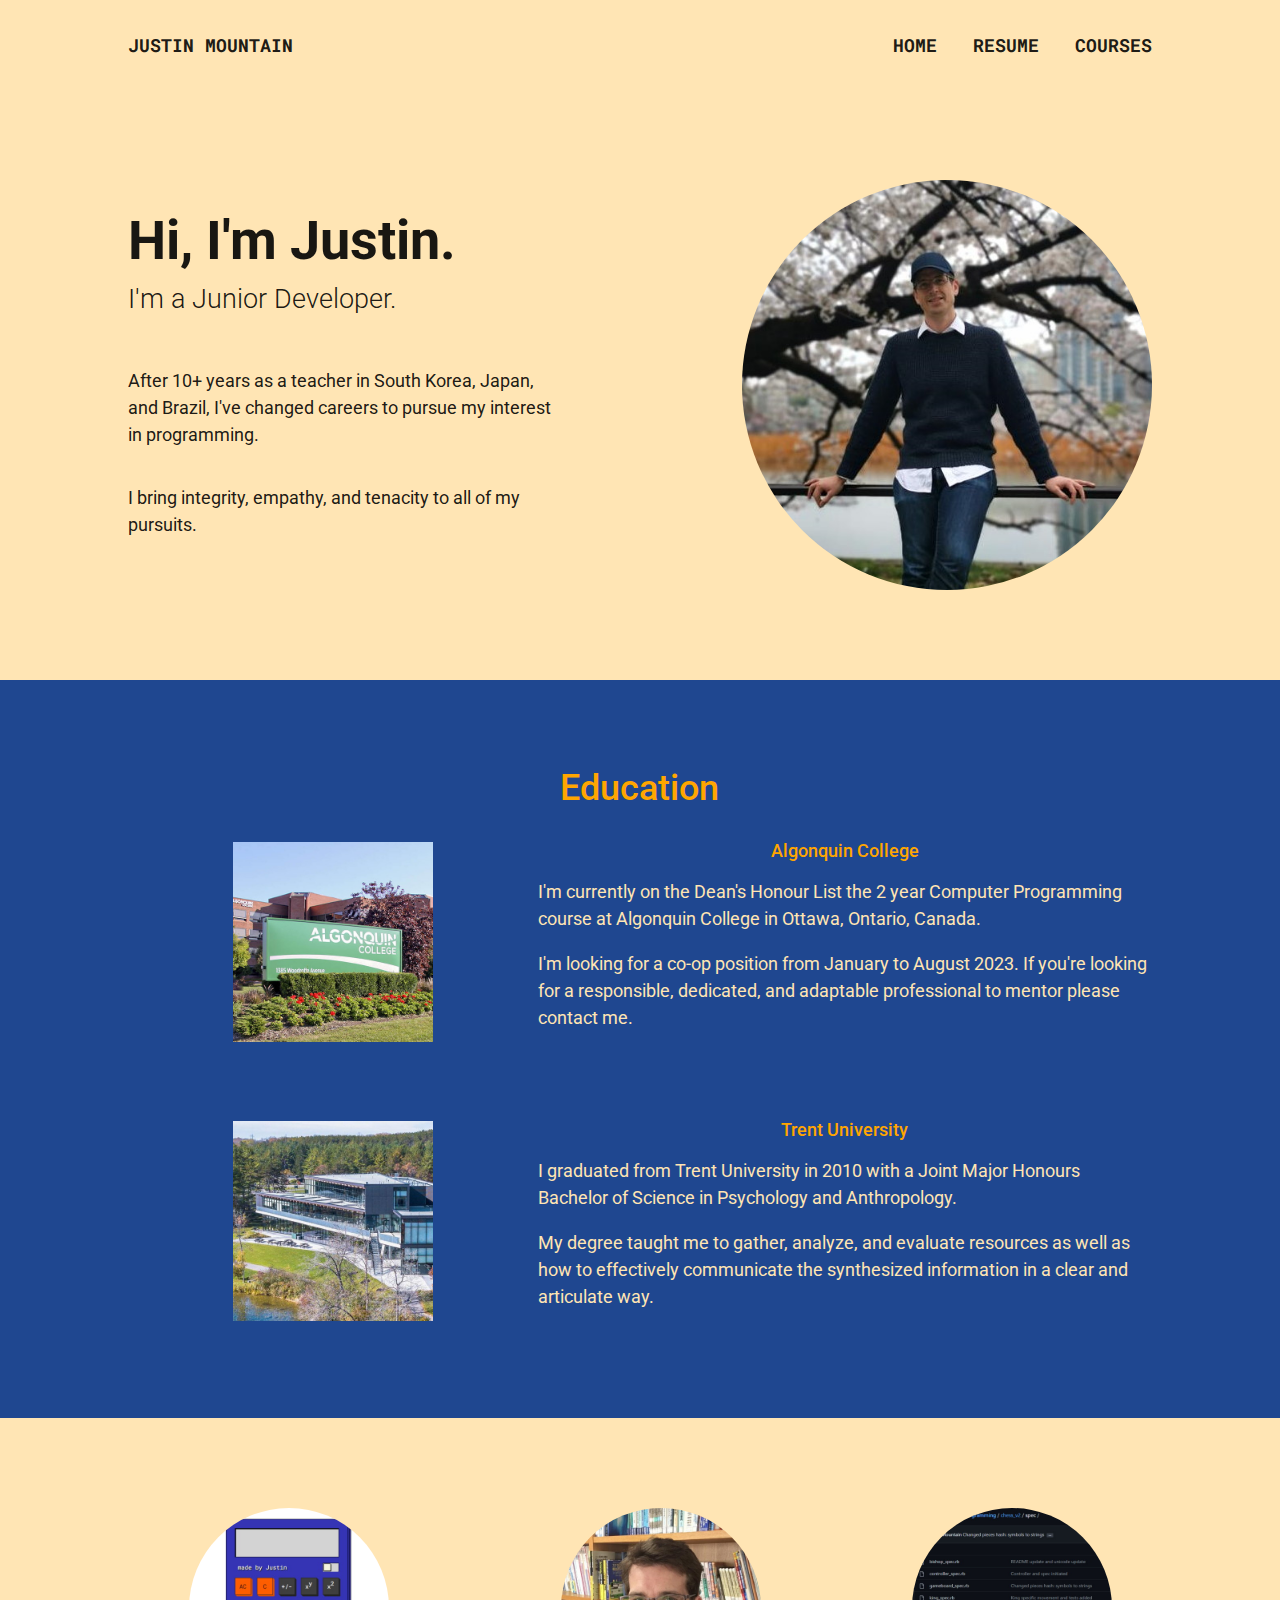
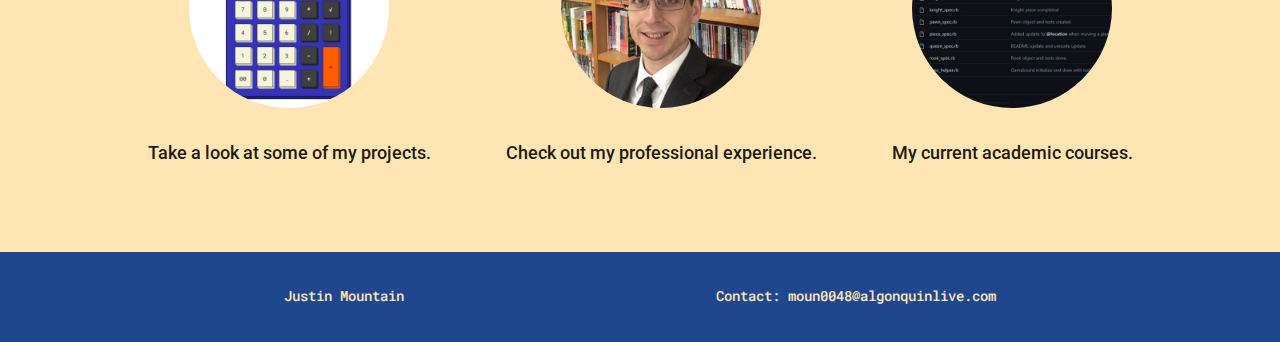
==== index.html @ 2779b528 "Imported first draft from web-dev assignment 1" ====
<!DOCTYPE html>
<html lang="en">

<head>
    <meta charset="UTF-8">
    <meta http-equiv="X-UA-Compatible" content="IE=edge">
    <meta name="viewport" content="width=device-width, initial-scale=1.0">
    <meta name="author" content="Justin Mountain">
    <meta name="email" content="moun0048@algonquinllive.com">
    <meta name="date" content="2022-06-12">

    <link rel="stylesheet" href="styles/reset.css" type="text/css">
    <link rel="stylesheet" href="styles/main.css" type="text/css">
    <link rel="stylesheet" href="styles/pages/index.css" type="text/css">

    <title>Justin Mountain</title>
</head>

<body>
    <header>
        <h1 id="ch-top">
            <a href="index.html">Justin Mountain</a>
        </h1>
        <nav class="main-nav">
            <ul>
                <li>
                    <a href="index.html">
                        Home
                    </a>
                </li>
                <li>
                    <a href="resume.html">
                        Resume
                    </a>
                </li>
                <li>
                    <a href="courses.html">
                        Courses
                    </a>
                </li>
            </ul>
        </nav>
    </header>

    <main>
        <section class="section-hero">
            <img src="images/main/me.jpg" alt="A photo of Justin under cherry blossoms in Tokyo" id="hero-image">
            <div id="hero-text">
                <h2 class="headline">
                    Hi, I'm Justin.
                </h2>
                <p class="byline">
                    I'm a Junior Developer.
                </p>
                <p class="intro">
                    After 10+ years as a teacher in South Korea, Japan, and Brazil, I've changed careers to pursue my
                    interest in programming.
                </p>
                <p class="intro">
                    I bring integrity, empathy, and tenacity to all of my pursuits.
                </p>
            </div>
        </section>

        <section class="section-education">
            <h2 class="h2-education">
                Education
            </h2>
            <div class="algonquin-image">
                <a href="https://www.algonquincollege.com/">
                    <img src="images/main/algonquin.jpg" alt="An image of Algonquin College in Ottawa"
                        class="education-image">
                    <!-- Image from algonquincollege.com -->
                </a>
            </div>

            <div class="algonquin-text">
                <a href="https://www.algonquincollege.com/">
                    <h3 class="h3-education">
                        Algonquin College
                    </h3>
                </a>
                <p class="p-education">
                    I'm currently on the Dean's Honour List the 2 year Computer Programming course at Algonquin
                    College
                    in Ottawa,
                    Ontario, Canada.
                </p>
                <p class="p-education">
                    I'm looking for a co-op position from January to August 2023. If you're looking for a
                    responsible,
                    dedicated, and adaptable professional to mentor please contact me.
                </p>
            </div>

            <div class="trent-image">
                <a href="https://www.trentu.ca/">
                    <img src="images/main/trent.jpg" alt="An image of Trent University's Bata Library"
                        class="education-image">
                </a>
            </div>

            <div class="trent-text">
                <a href="https://www.trentu.ca/">
                    <h3 class="h3-education">
                        Trent University
                    </h3>
                </a>
                <p class="p-education">
                    I graduated from Trent University in 2010 with a Joint Major Honours Bachelor of Science in
                    Psychology and Anthropology.
                </p>
                <p class="p-education">
                    My degree taught me to gather, analyze, and evaluate resources as
                    well as how to effectively communicate the synthesized information in a clear and articulate way.
                </p>
            </div>
        </section>

        <section class="section-links">
            <div class="links-card">
                <a href="resume.html#section-resume-projects">
                    <img src="images/projects/calc.jpg" alt="A random image from unsplash" class="links-image">
                </a>
                <h2 class="h2-links">
                    Take a look at some of my projects.
                </h2>
            </div>

            <div class="links-card">
                <a href="resume.html#section-resume-professional">
                    <img src="images/professional/ichi.jpg" alt="A random image from unsplash" class="links-image">
                </a>
                <h2 class="h2-links">
                    Check out my professional experience.
                </h2>
            </div>

            <div class="links-card">
                <a href="courses.html">
                    <img src="images/projects/chess.jpg" alt="A random image from unsplash" class="links-image">
                </a>
                <h2 class="h2-links">
                    My current academic courses.
                </h2>
            </div>
        </section>

    </main>

    <footer>
        <div class="foot-name">
            <a href="#top">Justin Mountain</a>
        </div>
        <div class="foot-contact">
            Contact: <a href="mailto:moun0048@algonquinlive.com">moun0048@algonquinlive.com</a>
        </div>
    </footer>
</body>

</html>
---- styles/main.css ----
/* Table of Contents
Fonts
Variables
Main Styling
Header
Footer */

/* Fonts - Roboto and Roboto Mono */
@import url('https://fonts.googleapis.com/css2?family=Roboto+Mono:wght@200;300;400;500;600;700;900&display=swap');
@import url('https://fonts.googleapis.com/css2?family=Roboto:wght@100;300;400;500;700;900&display=swap');

/* Variables */
:root {
    --clr-black: rgba(0, 0, 0, 0.9);
    --clr-beige: hsla(39, 100%, 85.3%, 1);
    --clr-gold: hsla(39, 100%, 50%, 1);
    --clr-blue: hsla(221, 46.8%, 42.7%, 1);
    --clr-navy: hsla(219, 64.6%, 34.3%, 1);

    --ff-main: 'Roboto', sans-serif;
    --ff-mono: 'Roboto Mono', monospace;

    --padding: 10%;
}

/* Main Styling */
html {
    font-family: var(--ff-main);
    font-size: 1.125rem;
    font-weight: 500;
    max-width: 1920px;
    background-color: var(--clr-beige);
    color: var(--clr-black);
}

section {
    padding: 0 var(--padding);
}

/* Header */
header {
    width: 100%;
    height: 5rem;
    padding: 0 var(--padding);

    display: flex;
    align-items: center;
    justify-content: space-between;

    font-family: var(--ff-mono);
    font-weight: 700;
    text-transform: uppercase;
}

a {
    text-decoration: none;
}

h1 a {
    text-decoration: none;
    color: var(--clr-black);
}

h1 a:hover,
h1 a:focus {
    text-decoration: underline;
    color: var(--clr-navy);
}

nav ul {
    display: flex;
    justify-content: flex-end;
}

nav li {
    margin-left: 2rem;
}

nav a {
    text-decoration: none;
    color: var(--clr-black);
}

nav a:hover,
nav a:focus {
    text-decoration: underline;
    color: var(--clr-navy);
}

/* Footer */
footer {
    width: 100%;
    height: 5rem;
    padding: 0 var(--padding);

    display: flex;
    align-items: center;
    justify-content: space-around;

    font-family: var(--ff-mono);
    font-size: 0.75rem;

    background-color: var(--clr-navy);
    color: var(--clr-beige);
}

.foot-contact a,
.foot-name a {
    text-decoration: none;
    color: var(--clr-beige);
}

.foot-contact a:hover,
.foot-contact a:focus,
.foot-name a:hover,
.foot-name a:focus {
    text-decoration: underline;
    color: var(--clr-gold);
}
---- styles/pages/index.css ----
/* Hero Section */
.section-hero {
  display: grid;
  grid-template-columns: 60% 40%;
  grid-template-areas: "hero-text hero-image";
  align-items: center;
  margin: 5rem 0;
}

#hero-text {
  grid-area: hero-text;
  padding-right: 10rem;
}

#hero-image {
  border-radius: 100vw;
  display: block;
  margin: 0 auto;
  width: 100%;
  max-width: 500px;
  grid-area: hero-image;
}

.headline {
  font-size: 3rem;
  font-weight: 700;
  padding-bottom: 1rem;
}

.byline {
  font-size: 1.5rem;
  font-weight: 300;
  padding-bottom: 2rem;
}

.intro {
  padding: 1rem 0;
  font-weight: 400;
  line-height: 1.5rem;
}

/* Education Section */
.section-education {
  display: grid;
  grid-template-columns: 40% 60%;
  grid-template-areas:
      "education-heading education-heading"
      "algonquin-image algonquin-text"
      "trent-image trent-text";
  background-color: var(--clr-navy);
  color: var(--clr-beige);
  padding-top: 3rem;
  padding-bottom: 3rem;
}

.h2-education {
  grid-area: education-heading;
  text-align: center;
  font-size: 2rem;
  padding-top: 2rem;
  color: var(--clr-gold);
}

.h3-education {
  color: var(--clr-gold);
}

.education-image {
  max-width: 200px;
}

.algonquin-image {
  grid-area: algonquin-image;
  margin: 0 auto;
  padding: 2rem 0;
}

.algonquin-text {
  grid-area: algonquin-text;
  margin: auto;
  padding: 2rem 0;
}

.trent-image {
  grid-area: trent-image;
  margin: 0 auto;
  padding: 2rem 0;
}

.trent-text {
  grid-area: trent-text;
  margin: auto;
  padding: 2rem 0;
}

.h3-education {
  text-align: center;
  padding-bottom: 1rem;
}

.p-education {
  line-height: 1.5rem;
  font-weight: 400;
  padding-bottom: 1rem;
}


/* Links Section */
.section-links {
  padding-top: 5rem;
  padding-bottom: 5rem;
  display: flex;
  justify-content: center;
  gap: 2rem;
}

.section-links * {
  margin: 0 auto;
}

.links-image {
  display: block;
  align-items: center;
  border-radius: 100vw;
  max-width: 200px;
}

.h2-links {
  padding-top: 2rem;
}
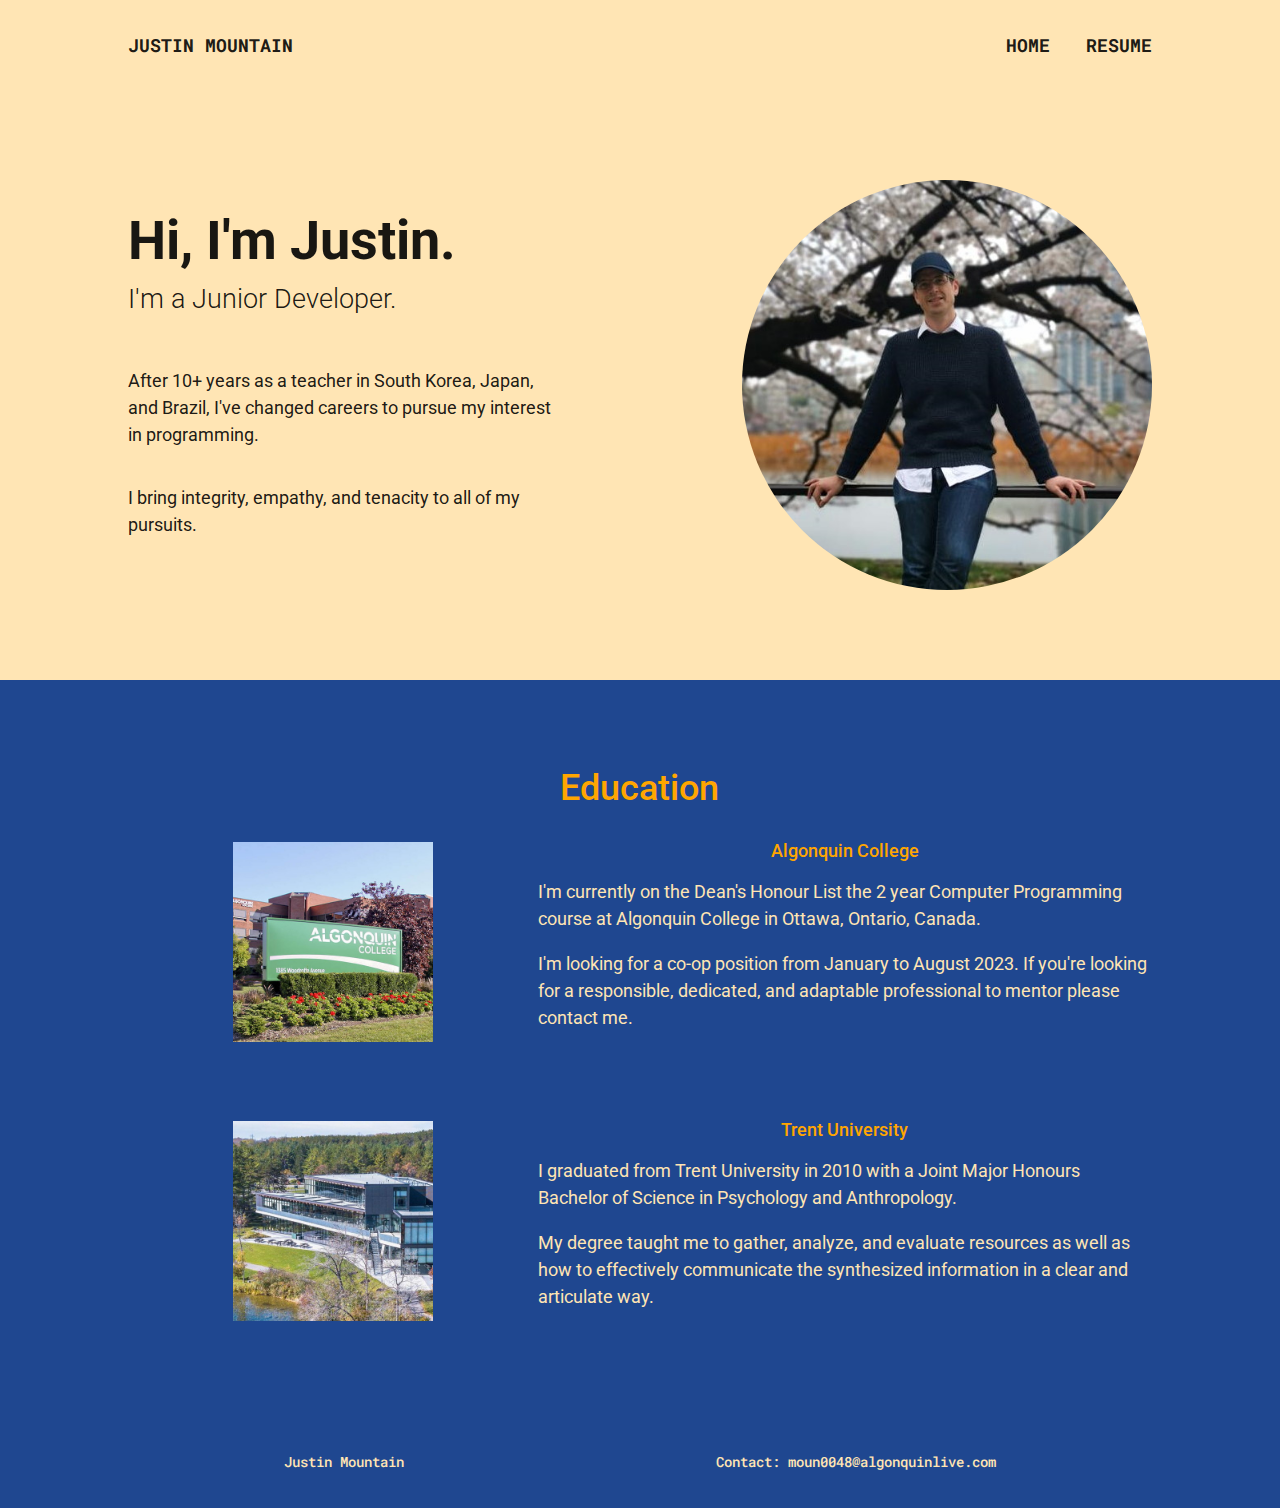
==== commit 0582b9fc: "Consolidated pages" ====
--- a/index.html
+++ b/index.html
@@ -31,11 +31,6 @@
                 <li>
                     <a href="resume.html">
                         Resume
-                    </a>
-                </li>
-                <li>
-                    <a href="courses.html">
-                        Courses
                     </a>
                 </li>
             </ul>
@@ -117,35 +112,6 @@
             </div>
         </section>
 
-        <section class="section-links">
-            <div class="links-card">
-                <a href="resume.html#section-resume-projects">
-                    <img src="images/projects/calc.jpg" alt="A random image from unsplash" class="links-image">
-                </a>
-                <h2 class="h2-links">
-                    Take a look at some of my projects.
-                </h2>
-            </div>
-
-            <div class="links-card">
-                <a href="resume.html#section-resume-professional">
-                    <img src="images/professional/ichi.jpg" alt="A random image from unsplash" class="links-image">
-                </a>
-                <h2 class="h2-links">
-                    Check out my professional experience.
-                </h2>
-            </div>
-
-            <div class="links-card">
-                <a href="courses.html">
-                    <img src="images/projects/chess.jpg" alt="A random image from unsplash" class="links-image">
-                </a>
-                <h2 class="h2-links">
-                    My current academic courses.
-                </h2>
-            </div>
-        </section>
-
     </main>
 
     <footer>
